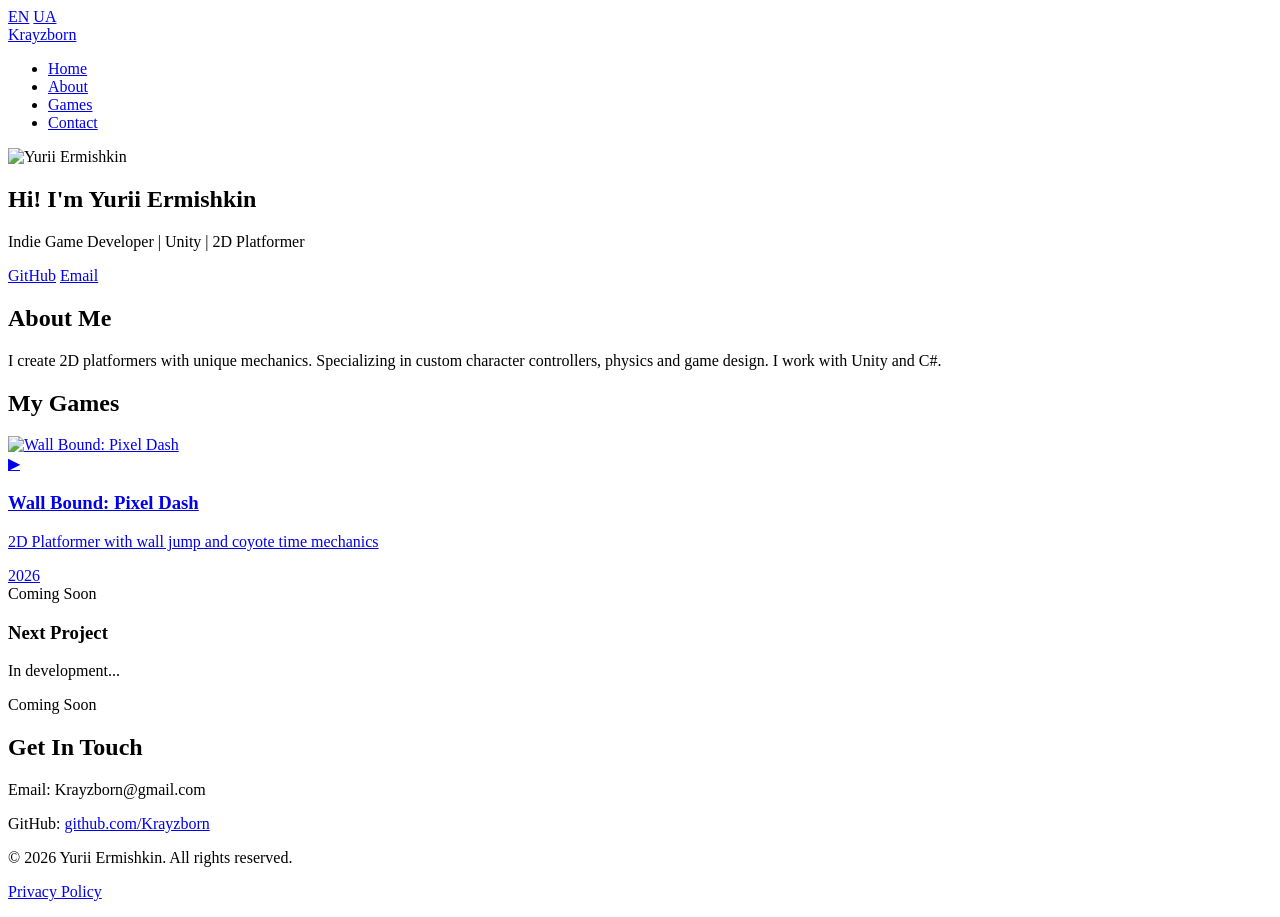
==== index.html @ 2b77e8ce "Update contact email address in index.html" ====
<!DOCTYPE html>
<html lang="en">
<head>
    <meta charset="UTF-8">
    <meta name="viewport" content="width=device-width, initial-scale=1.0">
    <title>Krayzborn - Indie Game Developer</title>
    <link rel="stylesheet" href="css/style.css">
</head>
<body>
    <!-- Language Switcher -->
    <div class="lang-switcher">
        <a href="index.html" class="lang-btn active">EN</a>
        <a href="index-ua.html" class="lang-btn">UA</a>
    </div>

    <!-- Navigation -->
    <nav class="navbar">
        <div class="container">
            <a href="#home" class="logo">Krayzborn</a>
            <ul class="nav-links">
                <li><a href="#home">Home</a></li>
                <li><a href="#about">About</a></li>
                <li><a href="#games">Games</a></li>
                <li><a href="#contact">Contact</a></li>
            </ul>
        </div>
    </nav>

    <!-- Hero Section -->
    <section id="home" class="hero">
        <div class="container">
            <img src="images/avatar.jpg" alt="Yurii Ermishkin" class="avatar">
            <h1>Hi! I'm Yurii Ermishkin</h1>
            <p class="subtitle">Indie Game Developer | Unity | 2D Platformer</p>
            <div class="social-links">
                <a href="https://github.com/Krayzborn" target="_blank" class="social-btn">GitHub</a>
                <a href="mailto:your@email.com" class="social-btn">Email</a>
            </div>
        </div>
    </section>

    <!-- About Section -->
    <section id="about" class="about">
        <div class="container">
            <h2>About Me</h2>
            <p>I create 2D platformers with unique mechanics. 
               Specializing in custom character controllers, 
               physics and game design. I work with Unity and C#.</p>
        </div>
    </section>

    <!-- Games Section -->
    <section id="games" class="games">
        <div class="container">
            <h2>My Games</h2>
            <div class="games-grid">
                
                <!-- Game 1: Wall Bound -->
                <a href="games/wall-bound.html" class="game-card">
                    <div class="game-banner">
                        <img src="images/wall-bound-banner.jpg" alt="Wall Bound: Pixel Dash">
                        <div class="game-overlay">
                            <span class="play-icon">▶</span>
                        </div>
                    </div>
                    <div class="game-info">
                        <h3>Wall Bound: Pixel Dash</h3>
                        <p>2D Platformer with wall jump and coyote time mechanics</p>
                        <span class="game-tag">2026</span>
                    </div>
                </a>

                <!-- Placeholder for future games -->
                <div class="game-card coming-soon">
                    <div class="game-banner">
                        <div class="placeholder-banner">
                            <span>Coming Soon</span>
                        </div>
                    </div>
                    <div class="game-info">
                        <h3>Next Project</h3>
                        <p>In development...</p>
                        <span class="game-tag">Coming Soon</span>
                    </div>
                </div>

            </div>
        </div>
    </section>

    <!-- Contact Section -->
    <section id="contact" class="contact">
        <div class="container">
            <h2>Get In Touch</h2>
            <p>Email: Krayzborn@gmail.com</p>
            <p>GitHub: <a href="https://github.com/Krayzborn">github.com/Krayzborn</a></p>
        </div>
    </section>

    <!-- Footer -->
    <footer class="footer">
        <div class="container">
            <p>&copy; 2026 Yurii Ermishkin. All rights reserved.</p>
            <p><a href="privacy-policy.html">Privacy Policy</a></p>
        </div>
    </footer>
</body>
</html>
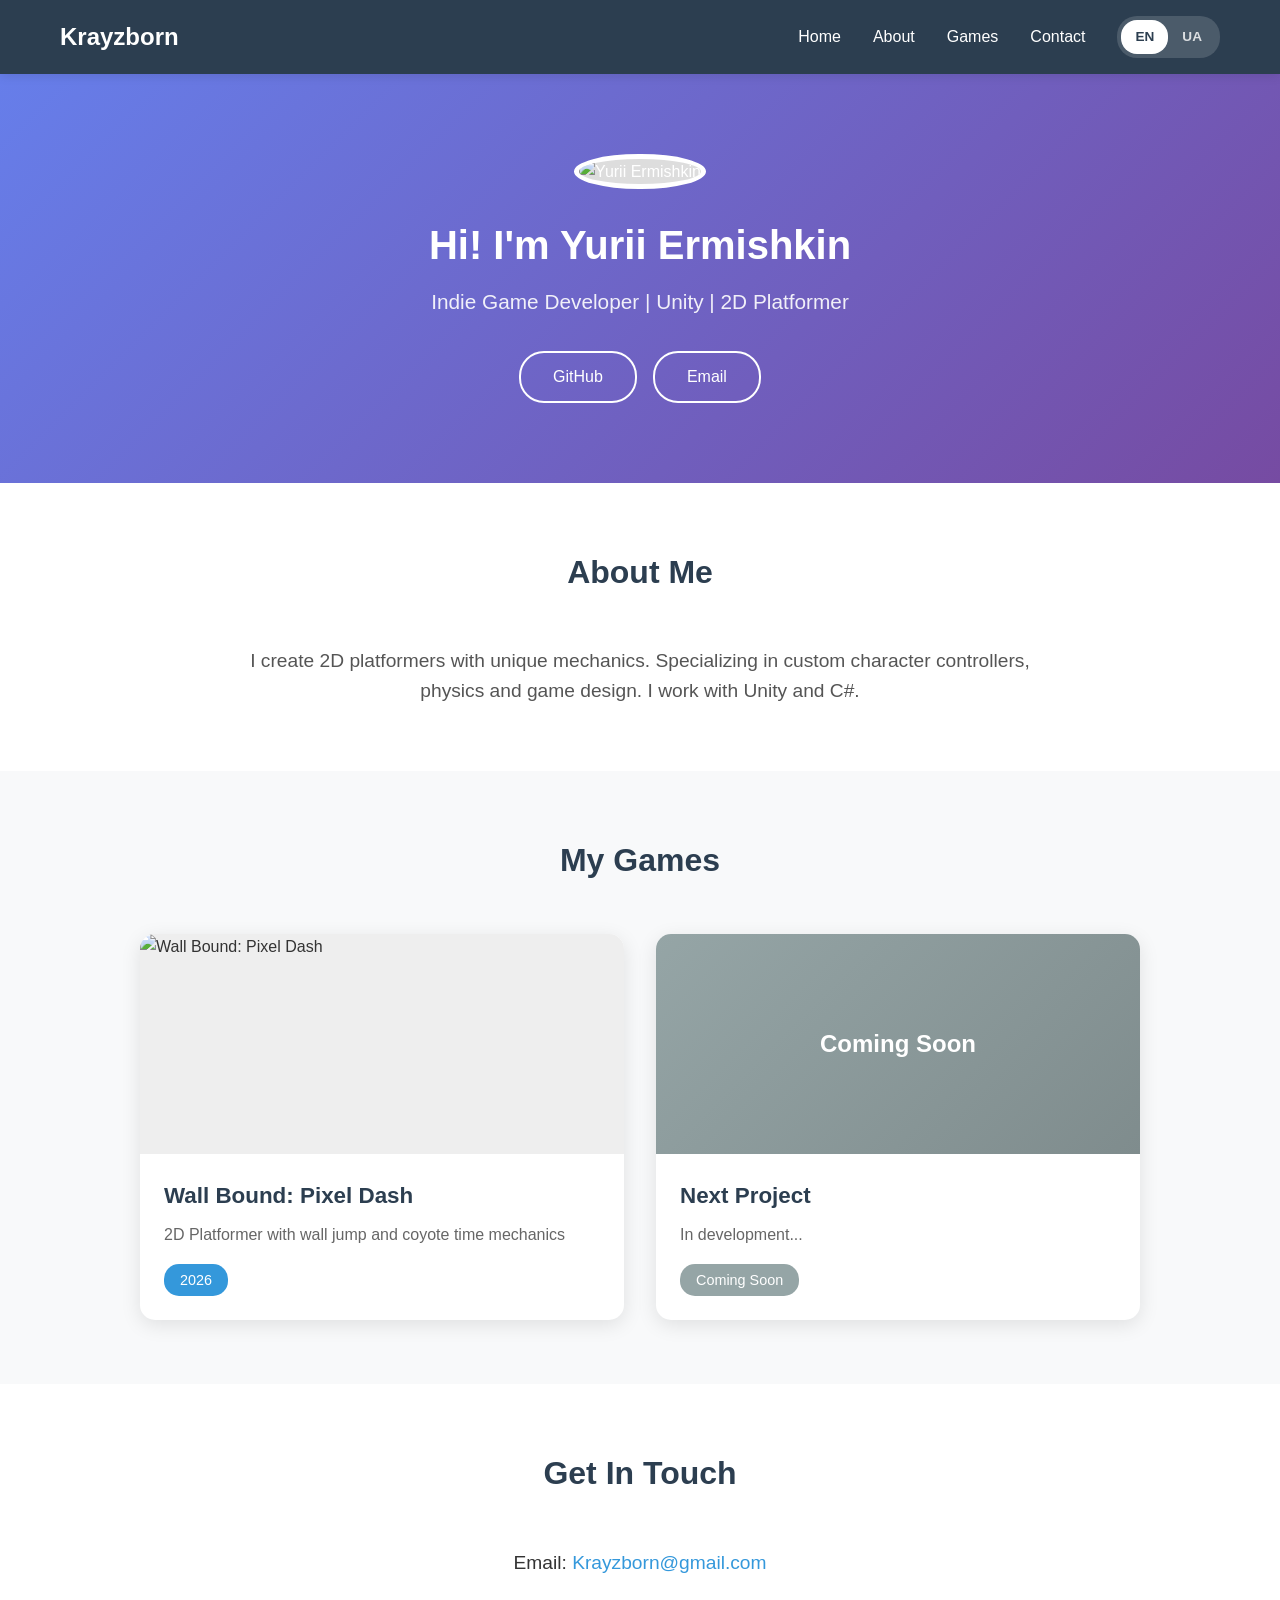
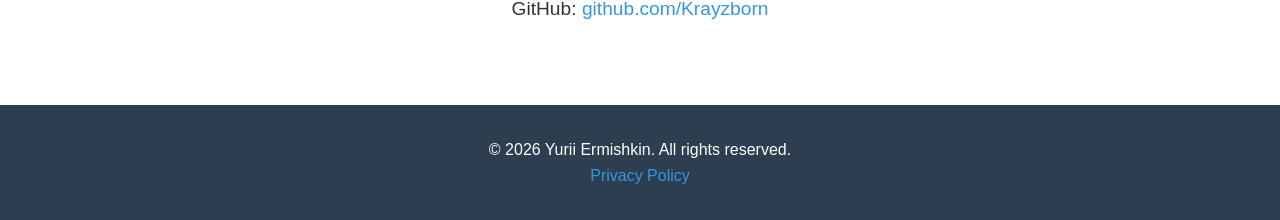
==== commit 0ea5c72b: "Refactor navigation and update email link" ====
--- a/index.html
+++ b/index.html
@@ -7,22 +7,23 @@
     <link rel="stylesheet" href="css/style.css">
 </head>
 <body>
-    <!-- Language Switcher -->
-    <div class="lang-switcher">
-        <a href="index.html" class="lang-btn active">EN</a>
-        <a href="index-ua.html" class="lang-btn">UA</a>
-    </div>
-
     <!-- Navigation -->
     <nav class="navbar">
         <div class="container">
             <a href="#home" class="logo">Krayzborn</a>
-            <ul class="nav-links">
-                <li><a href="#home">Home</a></li>
-                <li><a href="#about">About</a></li>
-                <li><a href="#games">Games</a></li>
-                <li><a href="#contact">Contact</a></li>
-            </ul>
+            <div class="nav-right">
+                <ul class="nav-links">
+                    <li><a href="#home">Home</a></li>
+                    <li><a href="#about">About</a></li>
+                    <li><a href="#games">Games</a></li>
+                    <li><a href="#contact">Contact</a></li>
+                </ul>
+                <!-- Language Switcher -->
+                <div class="lang-switcher">
+                    <a href="index.html" class="lang-btn active">EN</a>
+                    <a href="index-ua.html" class="lang-btn">UA</a>
+                </div>
+            </div>
         </div>
     </nav>
 
@@ -34,7 +35,7 @@
             <p class="subtitle">Indie Game Developer | Unity | 2D Platformer</p>
             <div class="social-links">
                 <a href="https://github.com/Krayzborn" target="_blank" class="social-btn">GitHub</a>
-                <a href="mailto:your@email.com" class="social-btn">Email</a>
+                <a href="mailto:Krayzborn@gmail.com" class="social-btn">Email</a>
             </div>
         </div>
     </section>
@@ -92,7 +93,7 @@
     <section id="contact" class="contact">
         <div class="container">
             <h2>Get In Touch</h2>
-            <p>Email: Krayzborn@gmail.com</p>
+            <p>Email: <a href="mailto:Krayzborn@gmail.com">Krayzborn@gmail.com</a></p>
             <p>GitHub: <a href="https://github.com/Krayzborn">github.com/Krayzborn</a></p>
         </div>
     </section>
--- a/css/style.css
+++ b/css/style.css
@@ -0,0 +1,353 @@
+/* =========================================
+   1. Базовые стили и сброс (Reset & Base)
+   ========================================= */
+* {
+    margin: 0;
+    padding: 0;
+    box-sizing: border-box;
+}
+
+body {
+    font-family: 'Segoe UI', Tahoma, Geneva, Verdana, sans-serif;
+    line-height: 1.6;
+    color: #333;
+    background: #f8f9fa;
+}
+
+.container {
+    max-width: 1200px;
+    margin: 0 auto;
+    padding: 0 20px;
+}
+
+a {
+    text-decoration: none;
+    color: inherit;
+}
+
+/* =========================================
+   2. Навигация и Переключатель языков (Navbar)
+   ========================================= */
+.navbar {
+    background: #2c3e50;
+    color: white;
+    padding: 1rem 0;
+    position: sticky;
+    top: 0;
+    z-index: 1000;
+    box-shadow: 0 2px 10px rgba(0,0,0,0.1);
+}
+
+.navbar .container {
+    display: flex;
+    justify-content: space-between;
+    align-items: center;
+}
+
+.logo {
+    color: white;
+    font-size: 1.5em;
+    font-weight: bold;
+}
+
+/* Обертка для ссылок и переключателя, чтобы они были справа */
+.nav-right {
+    display: flex;
+    align-items: center;
+    gap: 2rem;
+}
+
+.nav-links {
+    display: flex;
+    list-style: none;
+    gap: 2rem;
+}
+
+.nav-links a {
+    color: white;
+    transition: color 0.3s;
+    font-weight: 500;
+}
+
+.nav-links a:hover {
+    color: #3498db;
+}
+
+/* Переключатель языков внутри навбара */
+.lang-switcher {
+    display: flex;
+    background: rgba(255, 255, 255, 0.15);
+    border-radius: 20px;
+    padding: 4px;
+}
+
+.lang-btn {
+    padding: 6px 14px;
+    text-decoration: none;
+    color: rgba(255, 255, 255, 0.8);
+    font-weight: bold;
+    border-radius: 16px;
+    transition: all 0.3s;
+    font-size: 0.85em;
+    cursor: pointer;
+}
+
+.lang-btn:hover {
+    color: white;
+    background: rgba(255, 255, 255, 0.2);
+}
+
+.lang-btn.active {
+    background: white;
+    color: #2c3e50;
+}
+
+/* =========================================
+   3. Главный экран (Hero)
+   ========================================= */
+.hero {
+    background: linear-gradient(135deg, #667eea 0%, #764ba2 100%);
+    color: white;
+    text-align: center;
+    padding: 5rem 0;
+}
+
+.avatar {
+    width: 180px;
+    height: 180px;
+    border-radius: 50%;
+    border: 5px solid white;
+    margin-bottom: 1.5rem;
+    object-fit: cover;
+    background-color: #ddd; /* Заглушка, пока нет фото */
+}
+
+.hero h1 {
+    font-size: 2.5em;
+    margin-bottom: 0.5rem;
+}
+
+.subtitle {
+    font-size: 1.3em;
+    margin-bottom: 2rem;
+    opacity: 0.9;
+}
+
+.social-links {
+    display: flex;
+    gap: 1rem;
+    justify-content: center;
+}
+
+.social-btn {
+    color: white;
+    padding: 0.7rem 2rem;
+    border: 2px solid white;
+    border-radius: 25px;
+    transition: all 0.3s;
+}
+
+.social-btn:hover {
+    background: white;
+    color: #667eea;
+}
+
+/* =========================================
+   4. Секции (Sections)
+   ========================================= */
+section {
+    padding: 4rem 0;
+}
+
+h2 {
+    text-align: center;
+    margin-bottom: 3rem;
+    font-size: 2em;
+    color: #2c3e50;
+}
+
+.about {
+    background: white;
+}
+
+.about p {
+    max-width: 800px;
+    margin: 0 auto;
+    text-align: center;
+    font-size: 1.2em;
+    color: #555;
+}
+
+/* =========================================
+   5. Игры (Games Grid)
+   ========================================= */
+.games {
+    background: #f8f9fa;
+}
+
+.games-grid {
+    display: grid;
+    grid-template-columns: repeat(auto-fit, minmax(350px, 1fr));
+    gap: 2rem;
+    max-width: 1000px;
+    margin: 0 auto;
+}
+
+.game-card {
+    background: white;
+    border-radius: 15px;
+    overflow: hidden;
+    box-shadow: 0 5px 20px rgba(0,0,0,0.1);
+    transition: all 0.3s;
+    display: block;
+    color: inherit;
+}
+
+.game-card:hover {
+    transform: translateY(-10px);
+    box-shadow: 0 10px 30px rgba(0,0,0,0.2);
+}
+
+.game-banner {
+    position: relative;
+    height: 220px;
+    overflow: hidden;
+    background-color: #eee; /* Заглушка */
+}
+
+.game-banner img {
+    width: 100%;
+    height: 100%;
+    object-fit: cover;
+    transition: transform 0.3s;
+}
+
+.game-card:hover .game-banner img {
+    transform: scale(1.1);
+}
+
+.game-overlay {
+    position: absolute;
+    top: 0; left: 0; right: 0; bottom: 0;
+    background: rgba(0,0,0,0.3);
+    display: flex;
+    align-items: center;
+    justify-content: center;
+    opacity: 0;
+    transition: opacity 0.3s;
+}
+
+.game-card:hover .game-overlay {
+    opacity: 1;
+}
+
+.play-icon {
+    font-size: 3em;
+    color: white;
+}
+
+.placeholder-banner {
+    width: 100%;
+    height: 100%;
+    background: linear-gradient(135deg, #95a5a6 0%, #7f8c8d 100%);
+    display: flex;
+    align-items: center;
+    justify-content: center;
+    color: white;
+    font-size: 1.5em;
+    font-weight: bold;
+}
+
+.game-info {
+    padding: 1.5rem;
+}
+
+.game-info h3 {
+    color: #2c3e50;
+    margin-bottom: 0.5rem;
+    font-size: 1.4em;
+}
+
+.game-info p {
+    color: #666;
+    margin-bottom: 1rem;
+}
+
+.game-tag {
+    display: inline-block;
+    background: #3498db;
+    color: white;
+    padding: 0.3rem 1rem;
+    border-radius: 15px;
+    font-size: 0.9em;
+}
+
+.coming-soon .game-tag {
+    background: #95a5a6;
+}
+
+/* =========================================
+   6. Контакты и Футер (Contact & Footer)
+   ========================================= */
+.contact {
+    background: white;
+    text-align: center;
+}
+
+.contact p {
+    font-size: 1.2em;
+    margin: 1rem 0;
+}
+
+.contact a {
+    color: #3498db;
+}
+
+.contact a:hover {
+    text-decoration: underline;
+}
+
+.footer {
+    background: #2c3e50;
+    color: white;
+    text-align: center;
+    padding: 2rem 0;
+}
+
+.footer a {
+    color: #3498db;
+}
+
+.footer a:hover {
+    text-decoration: underline;
+}
+
+/* =========================================
+   7. Адаптивность (Мобильные устройства)
+   ========================================= */
+@media (max-width: 768px) {
+    .navbar .container {
+        flex-direction: column;
+        gap: 1rem;
+    }
+    
+    .nav-right {
+        flex-direction: column;
+        gap: 1rem;
+    }
+
+    .nav-links {
+        gap: 1rem;
+        font-size: 0.9em;
+        flex-wrap: wrap;
+        justify-content: center;
+    }
+    
+    .hero h1 {
+        font-size: 1.8em;
+    }
+    
+    .games-grid {
+        grid-template-columns: 1fr;
+    }
+}
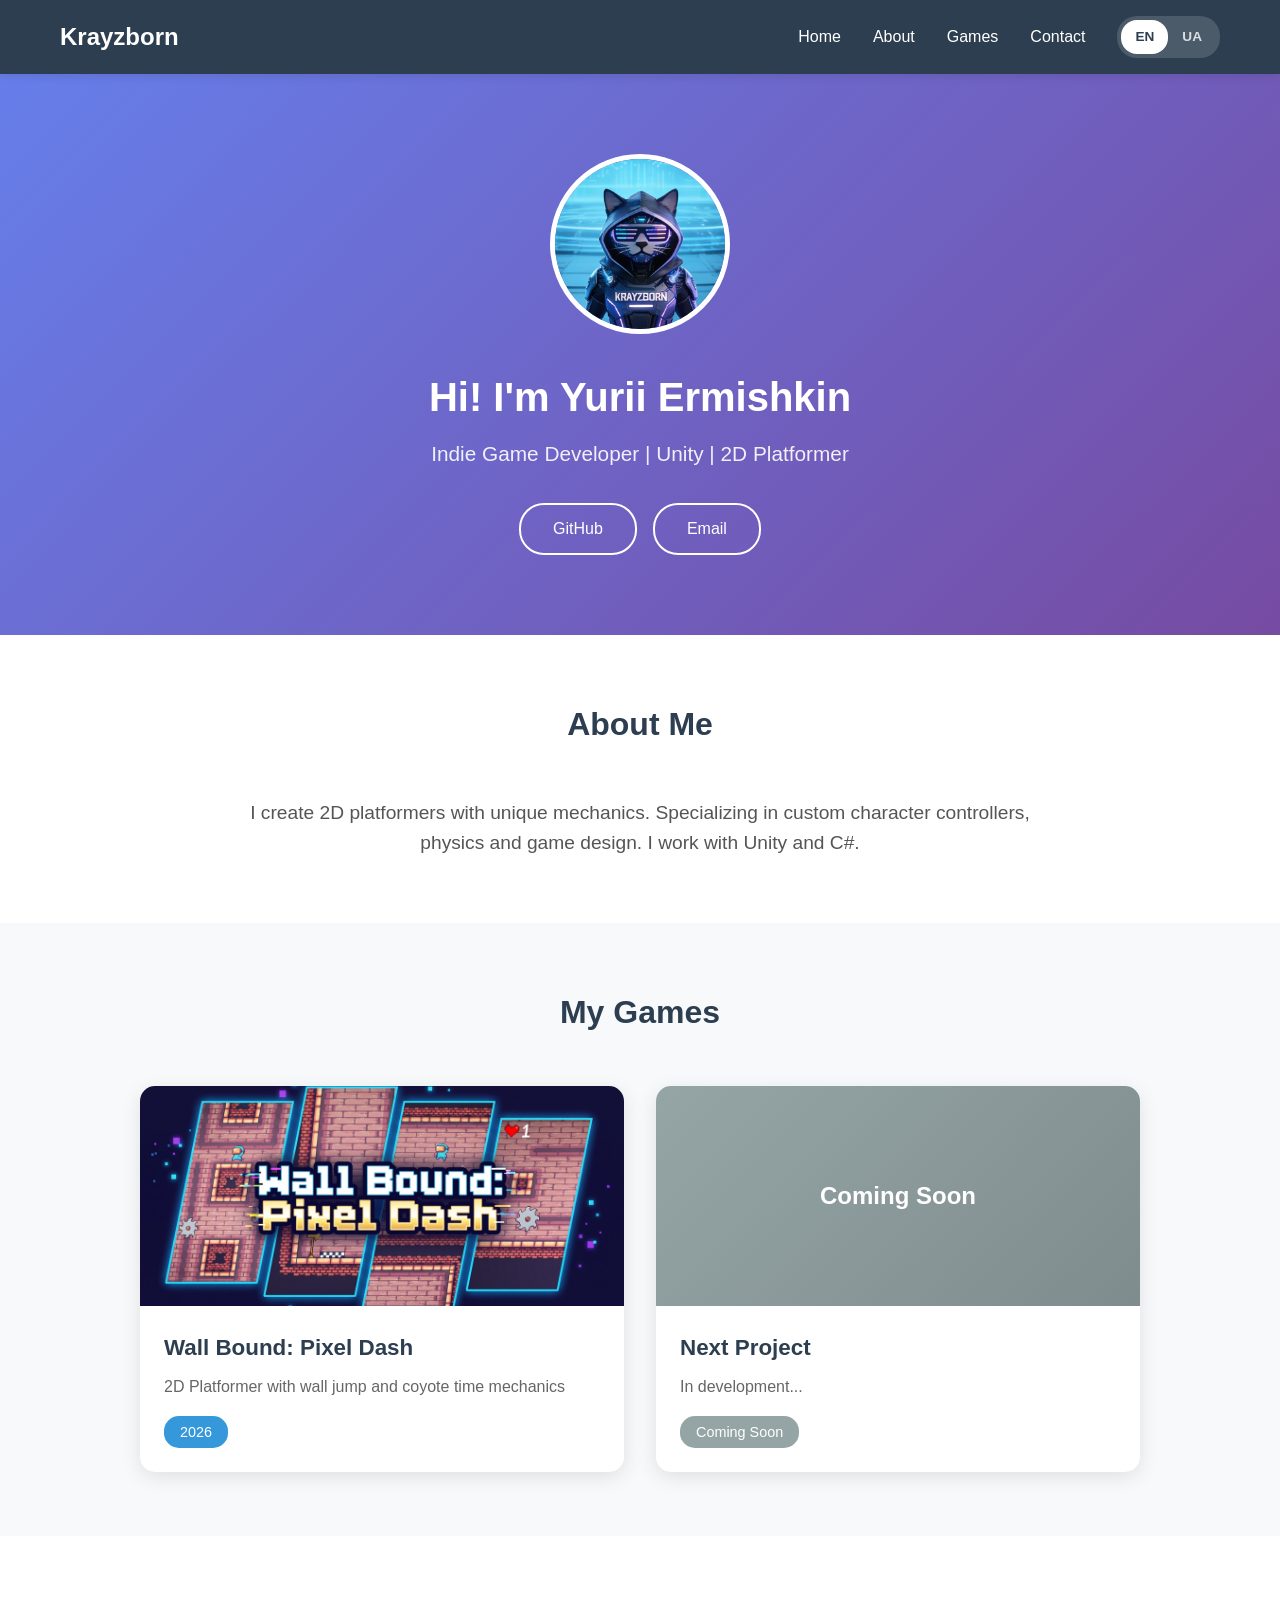
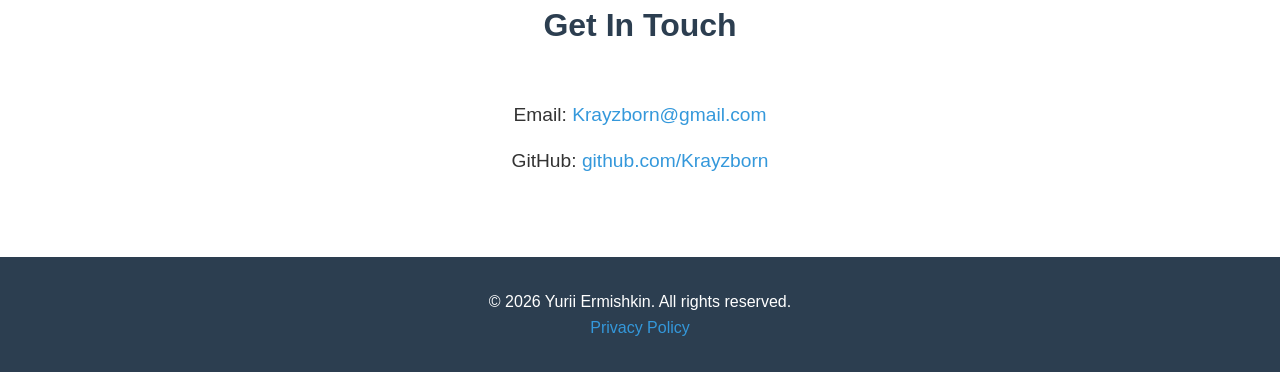
==== commit 521e962f: "Update footer with new privacy policy link" ====
--- a/index.html
+++ b/index.html
@@ -30,7 +30,7 @@
     <!-- Hero Section -->
     <section id="home" class="hero">
         <div class="container">
-            <img src="images/avatar.jpg" alt="Yurii Ermishkin" class="avatar">
+            <img src="images/avatar.png" alt="Yurii Ermishkin" class="avatar">
             <h1>Hi! I'm Yurii Ermishkin</h1>
             <p class="subtitle">Indie Game Developer | Unity | 2D Platformer</p>
             <div class="social-links">
@@ -59,7 +59,7 @@
                 <!-- Game 1: Wall Bound -->
                 <a href="games/wall-bound.html" class="game-card">
                     <div class="game-banner">
-                        <img src="images/wall-bound-banner.jpg" alt="Wall Bound: Pixel Dash">
+                        <img src="images/wall-bound-banner.png" alt="Wall Bound: Pixel Dash">
                         <div class="game-overlay">
                             <span class="play-icon">▶</span>
                         </div>
@@ -99,10 +99,10 @@
     </section>
 
     <!-- Footer -->
-    <footer class="footer">
+        <footer class="footer">
         <div class="container">
             <p>&copy; 2026 Yurii Ermishkin. All rights reserved.</p>
-            <p><a href="privacy-policy.html">Privacy Policy</a></p>
+            <p><a href="https://krayzborn.github.io/privacy-policy/">Privacy Policy</a></p>
         </div>
     </footer>
 </body>
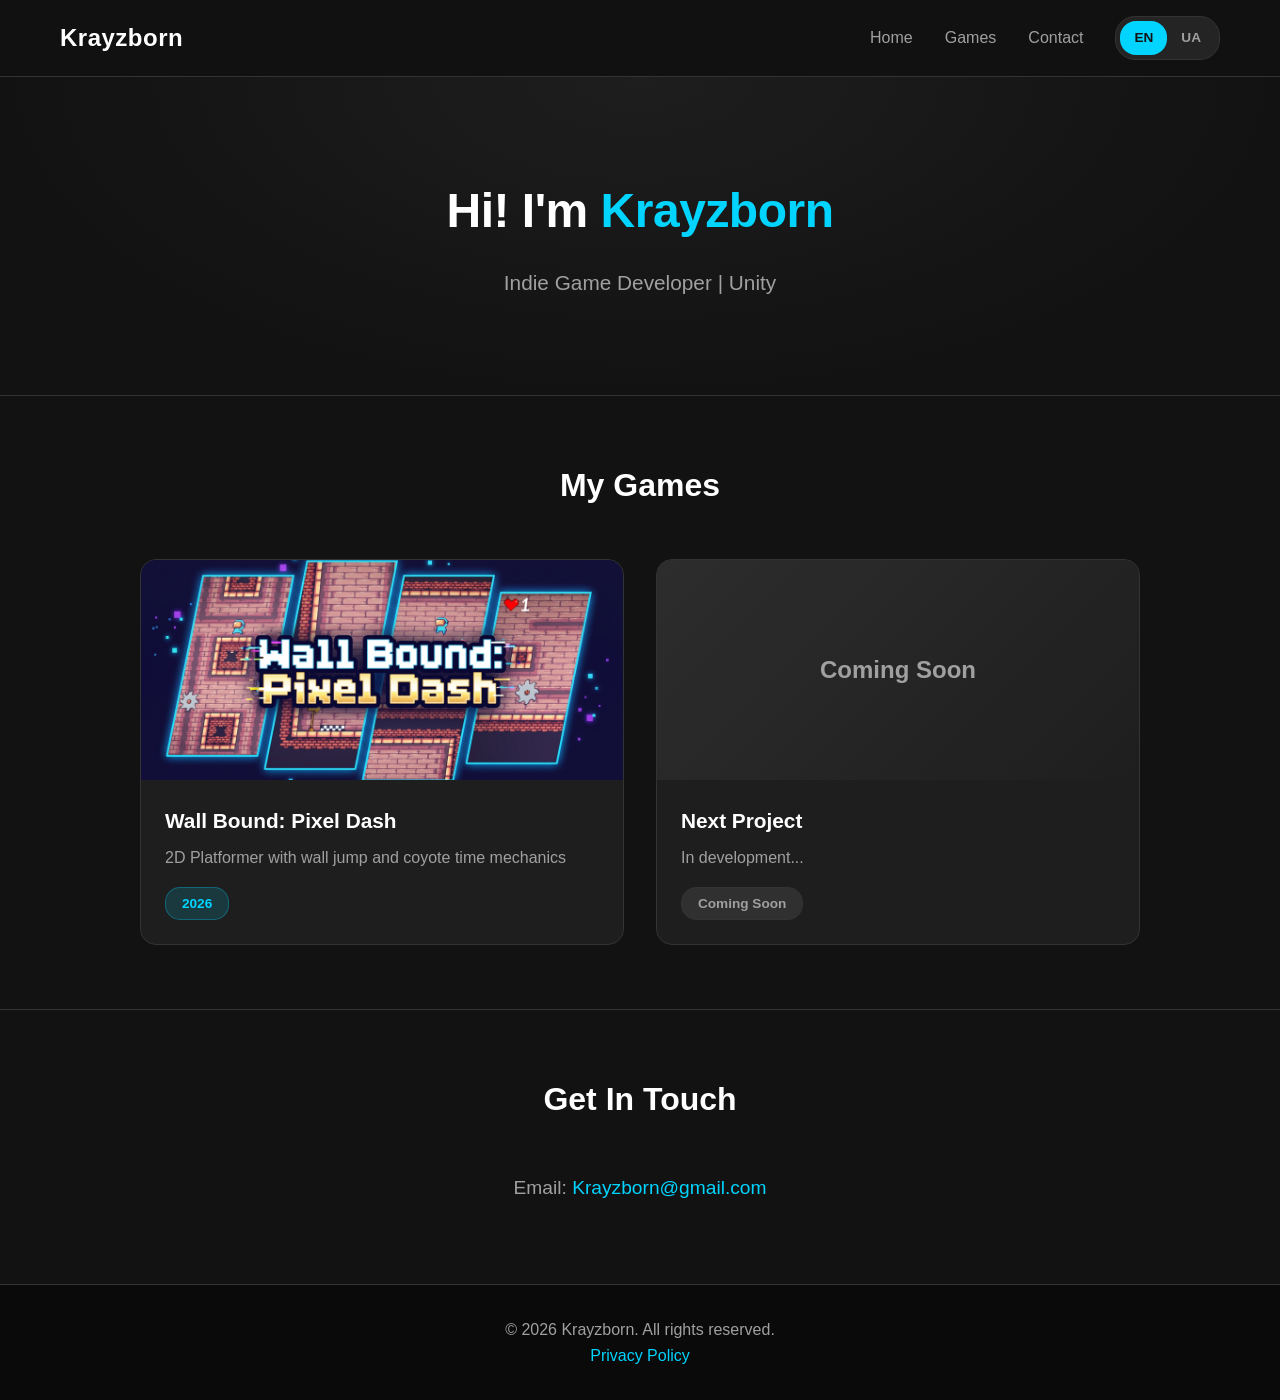
==== commit 0691dfb0: "Refactor index.html by removing About section Removed the About section and updated the Hero section" ====
--- a/index.html
+++ b/index.html
@@ -14,7 +14,6 @@
             <div class="nav-right">
                 <ul class="nav-links">
                     <li><a href="#home">Home</a></li>
-                    <li><a href="#about">About</a></li>
                     <li><a href="#games">Games</a></li>
                     <li><a href="#contact">Contact</a></li>
                 </ul>
@@ -30,23 +29,8 @@
     <!-- Hero Section -->
     <section id="home" class="hero">
         <div class="container">
-            <img src="images/avatar.png" alt="Yurii Ermishkin" class="avatar">
-            <h1>Hi! I'm Yurii Ermishkin</h1>
-            <p class="subtitle">Indie Game Developer | Unity | 2D Platformer</p>
-            <div class="social-links">
-                <a href="https://github.com/Krayzborn" target="_blank" class="social-btn">GitHub</a>
-                <a href="mailto:Krayzborn@gmail.com" class="social-btn">Email</a>
-            </div>
-        </div>
-    </section>
-
-    <!-- About Section -->
-    <section id="about" class="about">
-        <div class="container">
-            <h2>About Me</h2>
-            <p>I create 2D platformers with unique mechanics. 
-               Specializing in custom character controllers, 
-               physics and game design. I work with Unity and C#.</p>
+            <h1>Hi! I'm <span class="accent-text">Krayzborn</span></h1>
+            <p class="subtitle">Indie Game Developer | Unity</p>
         </div>
     </section>
 
@@ -94,14 +78,13 @@
         <div class="container">
             <h2>Get In Touch</h2>
             <p>Email: <a href="mailto:Krayzborn@gmail.com">Krayzborn@gmail.com</a></p>
-            <p>GitHub: <a href="https://github.com/Krayzborn">github.com/Krayzborn</a></p>
         </div>
     </section>
 
     <!-- Footer -->
-        <footer class="footer">
+    <footer class="footer">
         <div class="container">
-            <p>&copy; 2026 Yurii Ermishkin. All rights reserved.</p>
+            <p>&copy; 2026 Krayzborn. All rights reserved.</p>
             <p><a href="https://krayzborn.github.io/privacy-policy/">Privacy Policy</a></p>
         </div>
     </footer>
--- a/css/style.css
+++ b/css/style.css
@@ -1,17 +1,32 @@
 /* =========================================
-   1. Базовые стили и сброс (Reset & Base)
-   ========================================= */
+   PREMIUM DARK THEME - Krayzborn
+   ========================================= */
+:root {
+    --bg-primary: #121212;
+    --bg-card: #1E1E1E;
+    --bg-hover: #2D2D2D;
+    --text-primary: #E0E0E0;
+    --text-secondary: #A0A0A0;
+    --accent: #00D4FF;
+    --accent-hover: #33DDFF;
+    --border: #333333;
+}
+
 * {
     margin: 0;
     padding: 0;
     box-sizing: border-box;
 }
 
+html {
+    scroll-behavior: smooth;
+}
+
 body {
     font-family: 'Segoe UI', Tahoma, Geneva, Verdana, sans-serif;
     line-height: 1.6;
-    color: #333;
-    background: #f8f9fa;
+    color: var(--text-primary);
+    background: var(--bg-primary);
 }
 
 .container {
@@ -26,16 +41,16 @@
 }
 
 /* =========================================
-   2. Навигация и Переключатель языков (Navbar)
+   Навигация
    ========================================= */
 .navbar {
-    background: #2c3e50;
-    color: white;
+    background: rgba(18, 18, 18, 0.95);
+    backdrop-filter: blur(10px);
+    border-bottom: 1px solid var(--border);
     padding: 1rem 0;
     position: sticky;
     top: 0;
     z-index: 1000;
-    box-shadow: 0 2px 10px rgba(0,0,0,0.1);
 }
 
 .navbar .container {
@@ -45,12 +60,12 @@
 }
 
 .logo {
-    color: white;
+    color: #FFFFFF;
     font-size: 1.5em;
     font-weight: bold;
-}
-
-/* Обертка для ссылок и переключателя, чтобы они были справа */
+    letter-spacing: 0.5px;
+}
+
 .nav-right {
     display: flex;
     align-items: center;
@@ -64,96 +79,71 @@
 }
 
 .nav-links a {
-    color: white;
+    color: var(--text-secondary);
+    font-weight: 500;
     transition: color 0.3s;
-    font-weight: 500;
 }
 
 .nav-links a:hover {
-    color: #3498db;
-}
-
-/* Переключатель языков внутри навбара */
+    color: var(--accent);
+}
+
+/* Переключатель языков */
 .lang-switcher {
     display: flex;
-    background: rgba(255, 255, 255, 0.15);
+    background: rgba(255, 255, 255, 0.08);
+    border: 1px solid var(--border);
     border-radius: 20px;
     padding: 4px;
 }
 
 .lang-btn {
     padding: 6px 14px;
-    text-decoration: none;
-    color: rgba(255, 255, 255, 0.8);
+    color: var(--text-secondary);
     font-weight: bold;
     border-radius: 16px;
     transition: all 0.3s;
     font-size: 0.85em;
-    cursor: pointer;
 }
 
 .lang-btn:hover {
-    color: white;
-    background: rgba(255, 255, 255, 0.2);
+    color: #FFFFFF;
 }
 
 .lang-btn.active {
-    background: white;
-    color: #2c3e50;
-}
-
-/* =========================================
-   3. Главный экран (Hero)
+    background: var(--accent);
+    color: #121212;
+}
+
+/* =========================================
+   Приветствие (Hero)
    ========================================= */
 .hero {
-    background: linear-gradient(135deg, #667eea 0%, #764ba2 100%);
-    color: white;
+    padding: 6rem 0;
     text-align: center;
-    padding: 5rem 0;
-}
-
-.avatar {
-    width: 180px;
-    height: 180px;
-    border-radius: 50%;
-    border: 5px solid white;
-    margin-bottom: 1.5rem;
-    object-fit: cover;
-    background-color: #ddd; /* Заглушка, пока нет фото */
+    background: radial-gradient(ellipse at top, #1E1E1E 0%, #121212 70%);
+    border-bottom: 1px solid var(--border);
 }
 
 .hero h1 {
-    font-size: 2.5em;
-    margin-bottom: 0.5rem;
+    font-size: 3em;
+    color: #FFFFFF;
+    font-weight: 700;
+    letter-spacing: -0.5px;
+    margin-bottom: 1rem;
+}
+
+.accent-text {
+    color: var(--accent);
 }
 
 .subtitle {
     font-size: 1.3em;
-    margin-bottom: 2rem;
-    opacity: 0.9;
-}
-
-.social-links {
-    display: flex;
-    gap: 1rem;
-    justify-content: center;
-}
-
-.social-btn {
-    color: white;
-    padding: 0.7rem 2rem;
-    border: 2px solid white;
-    border-radius: 25px;
-    transition: all 0.3s;
-}
-
-.social-btn:hover {
-    background: white;
-    color: #667eea;
-}
-
-/* =========================================
-   4. Секции (Sections)
+    color: var(--text-secondary);
+}
+
+/* =========================================
+   Секции
    ========================================= */
 section {
     padding: 4rem 0;
@@ -163,73 +153,64 @@
     text-align: center;
     margin-bottom: 3rem;
     font-size: 2em;
-    color: #2c3e50;
-}
-
-.about {
-    background: white;
-}
-
-.about p {
-    max-width: 800px;
-    margin: 0 auto;
-    text-align: center;
-    font-size: 1.2em;
-    color: #555;
-}
-
-/* =========================================
-   5. Игры (Games Grid)
+    color: #FFFFFF;
+    font-weight: 700;
+}
+
+/* =========================================
+   Игры
    ========================================= */
 .games {
-    background: #f8f9fa;
+    background: var(--bg-primary);
 }
 
 .games-grid {
     display: grid;
-    grid-template-columns: repeat(auto-fit, minmax(350px, 1fr));
+    grid-template-columns: repeat(auto-fit, minmax(320px, 1fr));
     gap: 2rem;
     max-width: 1000px;
     margin: 0 auto;
 }
 
 .game-card {
-    background: white;
-    border-radius: 15px;
+    background: var(--bg-card);
+    border: 1px solid var(--border);
+    border-radius: 16px;
     overflow: hidden;
-    box-shadow: 0 5px 20px rgba(0,0,0,0.1);
-    transition: all 0.3s;
+    transition: all 0.3s ease;
     display: block;
     color: inherit;
 }
 
 .game-card:hover {
-    transform: translateY(-10px);
-    box-shadow: 0 10px 30px rgba(0,0,0,0.2);
+    transform: translateY(-8px);
+    border-color: var(--accent);
+    box-shadow: 0 15px 35px rgba(0, 212, 255, 0.15);
 }
 
 .game-banner {
     position: relative;
     height: 220px;
     overflow: hidden;
-    background-color: #eee; /* Заглушка */
+    background: #2D2D2D;
 }
 
 .game-banner img {
     width: 100%;
     height: 100%;
     object-fit: cover;
+    display: block;
     transition: transform 0.3s;
 }
 
 .game-card:hover .game-banner img {
-    transform: scale(1.1);
+    transform: scale(1.05);
 }
 
 .game-overlay {
     position: absolute;
     top: 0; left: 0; right: 0; bottom: 0;
-    background: rgba(0,0,0,0.3);
+    background: rgba(0, 0, 0, 0.4);
     display: flex;
     align-items: center;
     justify-content: center;
@@ -243,17 +224,17 @@
 
 .play-icon {
     font-size: 3em;
-    color: white;
+    color: #FFFFFF;
 }
 
 .placeholder-banner {
     width: 100%;
     height: 100%;
-    background: linear-gradient(135deg, #95a5a6 0%, #7f8c8d 100%);
+    background: linear-gradient(135deg, #2D2D2D 0%, #1E1E1E 100%);
     display: flex;
     align-items: center;
     justify-content: center;
-    color: white;
+    color: var(--text-secondary);
     font-size: 1.5em;
     font-weight: bold;
 }
@@ -263,59 +244,69 @@
 }
 
 .game-info h3 {
-    color: #2c3e50;
+    color: #FFFFFF;
     margin-bottom: 0.5rem;
-    font-size: 1.4em;
+    font-size: 1.3em;
 }
 
 .game-info p {
-    color: #666;
+    color: var(--text-secondary);
     margin-bottom: 1rem;
 }
 
 .game-tag {
     display: inline-block;
-    background: #3498db;
-    color: white;
+    background: rgba(0, 212, 255, 0.15);
+    color: var(--accent);
+    border: 1px solid rgba(0, 212, 255, 0.3);
     padding: 0.3rem 1rem;
     border-radius: 15px;
-    font-size: 0.9em;
+    font-size: 0.85em;
+    font-weight: 600;
 }
 
 .coming-soon .game-tag {
-    background: #95a5a6;
-}
-
-/* =========================================
-   6. Контакты и Футер (Contact & Footer)
+    background: rgba(255, 255, 255, 0.08);
+    color: var(--text-secondary);
+    border-color: var(--border);
+}
+
+/* =========================================
+   Контакты
    ========================================= */
 .contact {
-    background: white;
     text-align: center;
+    border-top: 1px solid var(--border);
 }
 
 .contact p {
     font-size: 1.2em;
+    color: var(--text-secondary);
     margin: 1rem 0;
 }
 
 .contact a {
-    color: #3498db;
+    color: var(--accent);
+    font-weight: 500;
 }
 
 .contact a:hover {
     text-decoration: underline;
 }
 
+/* =========================================
+   Футер
+   ========================================= */
 .footer {
-    background: #2c3e50;
-    color: white;
+    background: #0A0A0A;
+    border-top: 1px solid var(--border);
     text-align: center;
     padding: 2rem 0;
+    color: var(--text-secondary);
 }
 
 .footer a {
-    color: #3498db;
+    color: var(--accent);
 }
 
 .footer a:hover {
@@ -323,7 +314,7 @@
 }
 
 /* =========================================
-   7. Адаптивность (Мобильные устройства)
+   Адаптивность
    ========================================= */
 @media (max-width: 768px) {
     .navbar .container {
@@ -344,7 +335,7 @@
     }
     
     .hero h1 {
-        font-size: 1.8em;
+        font-size: 2em;
     }
     
     .games-grid {
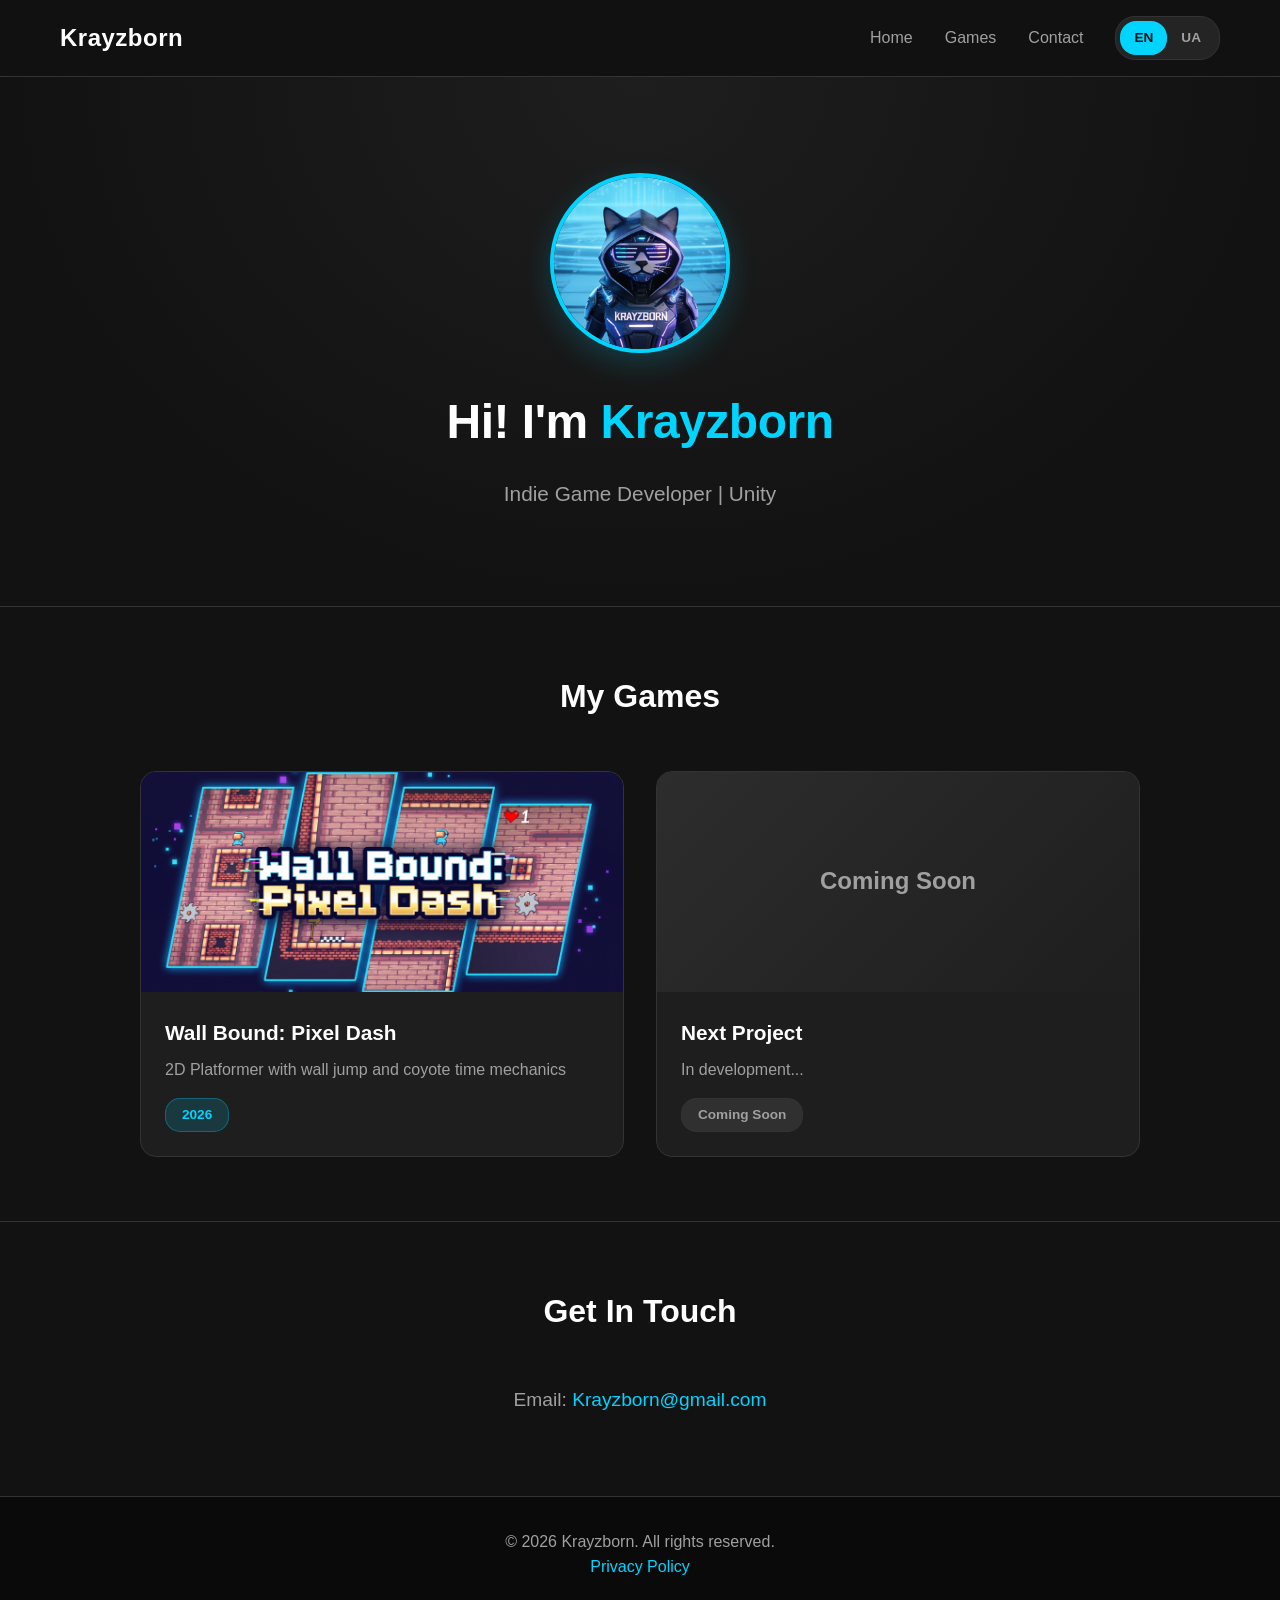
==== commit 79a52673: "Add avatar image to hero section" ====
--- a/index.html
+++ b/index.html
@@ -29,6 +29,7 @@
     <!-- Hero Section -->
     <section id="home" class="hero">
         <div class="container">
+            <img src="images/avatar.png" alt="Krayzborn" class="avatar">
             <h1>Hi! I'm <span class="accent-text">Krayzborn</span></h1>
             <p class="subtitle">Indie Game Developer | Unity</p>
         </div>
--- a/css/style.css
+++ b/css/style.css
@@ -125,6 +125,18 @@
     border-bottom: 1px solid var(--border);
 }
 
+.avatar {
+    width: 180px;
+    height: 180px;
+    border-radius: 50%;
+    border: 4px solid var(--accent);
+    margin-bottom: 1.5rem;
+    object-fit: cover;
+    background-color: var(--bg-card);
+    box-shadow: 0 10px 30px rgba(0, 212, 255, 0.2);
+    display: inline-block;
+}
+
 .hero h1 {
     font-size: 3em;
     color: #FFFFFF;
@@ -338,6 +350,11 @@
         font-size: 2em;
     }
     
+    .avatar {
+        width: 140px;
+        height: 140px;
+    }
+    
     .games-grid {
         grid-template-columns: 1fr;
     }
